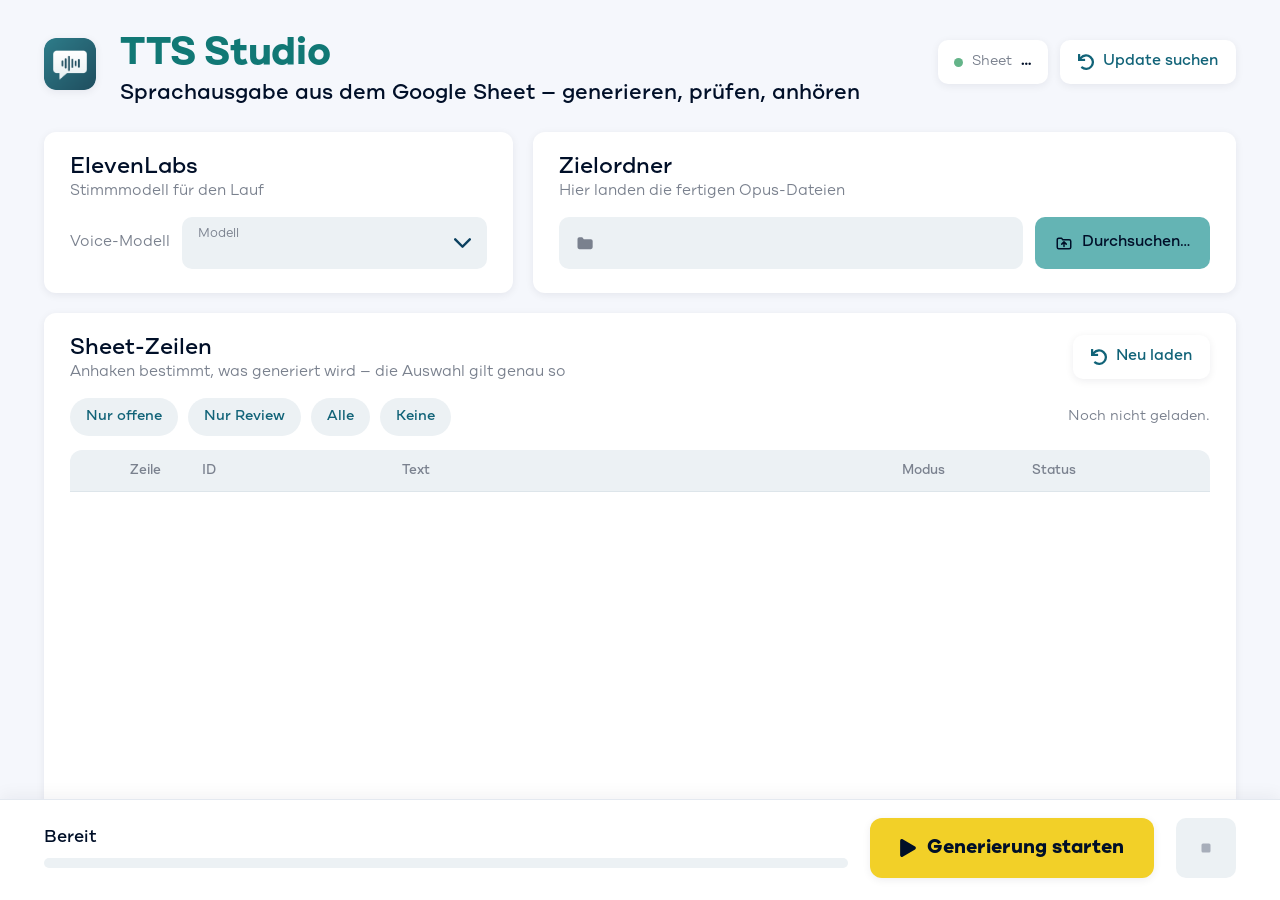
==== webui/index.html @ 28b7d1a1 "Add native web interface and update app launcher" ====
<!DOCTYPE html>
<html lang="de">
<head>
<meta charset="utf-8">
<meta name="viewport" content="width=device-width, initial-scale=1">
<title>TTS Studio</title>
<link rel="stylesheet" href="app.css">
</head>
<body>
<div class="shell">

  <!-- ═══════════ Kopfzeile ═══════════ -->
  <div class="head">
    <img src="assets/brand/app-icon.png" alt="">
    <div class="ttl">
      <h1>TTS Studio</h1>
      <div class="sub">Sprachausgabe aus dem Google Sheet — generieren, prüfen, anhören</div>
    </div>
    <div class="tools">
      <div class="badge">
        <div class="dot" id="shDot"></div>
        <div class="lbl">Sheet</div>
        <div class="val" id="shVal">…</div>
      </div>
      <button class="btn quiet" id="btnUpdate">
        <svg viewBox="0 0 42.717 42.688" width="16" height="16" fill="currentColor"><path d="M1.579,0H5.595A1.016,1.016,0,0,1,6.611,1.065l-.339,7.01A21.006,21.006,0,1,1,8.2,37.275,1.016,1.016,0,0,1,8.158,35.8l2.88-2.88a1.016,1.016,0,0,1,1.387-.047A14.907,14.907,0,1,0,9.9,13.366l8.6-.412a1.016,1.016,0,0,1,1.065,1.016v4.016A1.016,1.016,0,0,1,18.547,19H1.579A1.016,1.016,0,0,1,.562,17.985V1.016A1.016,1.016,0,0,1,1.579,0Z" transform="translate(-0.563)"></path></svg>
        Update suchen
      </button>
    </div>
  </div>

  <!-- ═══════════ Scroll-Inhalt ═══════════ -->
  <div class="wrap ct-scroll">

    <div class="row2">
      <!-- ElevenLabs -->
      <div class="card">
        <h2>ElevenLabs</h2>
        <div class="hint">Stimmmodell für den Lauf</div>
        <div class="modelrow">
          <div class="mlbl">Voice-Modell</div>
          <label class="field click">
            <div style="flex:1;min-width:0">
              <div class="cap">Modell</div>
              <select id="model"></select>
            </div>
            <svg viewBox="0 0 52.475 30" width="17" height="10" fill="var(--ct_A2)" style="flex:none"><path d="M20.956,26.231,1.1,6.391A3.75,3.75,0,0,1,6.413,1.1l22.5,22.48a3.743,3.743,0,0,1,.109,5.171L6.428,51.382a3.75,3.75,0,0,1-5.311-5.3Z" transform="translate(52.475 0) rotate(90)"></path></svg>
          </label>
        </div>
      </div>

      <!-- Zielordner -->
      <div class="card">
        <h2>Zielordner</h2>
        <div class="hint">Hier landen die fertigen Opus-Dateien</div>
        <div style="display:flex;align-items:center;gap:12px;margin-top:16px">
          <div class="field" style="flex:1;min-width:0">
            <svg viewBox="0 0 24 24" width="20" height="20" fill="var(--tx2)" style="flex:none"><path d="M3 7.2A2.2 2.2 0 0 1 5.2 5h3.5l1.9 2.4H19a2.2 2.2 0 0 1 2.2 2.2v7.6A2.2 2.2 0 0 1 19 19.4H5.2A2.2 2.2 0 0 1 3 17.2Z"></path></svg>
            <div class="path" id="folder" title=""></div>
          </div>
          <button class="btn turq" id="btnFolder" style="height:52px;padding:0 20px">
            <svg viewBox="0 0 24 24" width="18" height="18" fill="none" stroke="currentColor" stroke-width="2" stroke-linecap="round" stroke-linejoin="round"><path d="M3 7.5A2 2 0 0 1 5 5.5h3.6l1.8 2.2H19a2 2 0 0 1 2 2v7.8a2 2 0 0 1-2 2H5a2 2 0 0 1-2-2Z"></path><path d="M12 10.5v6M9 13.5l3-3 3 3"></path></svg>
            Durchsuchen…
          </button>
        </div>
      </div>
    </div>

    <!-- ═══════════ Sheet-Zeilen ═══════════ -->
    <div class="card" style="padding-bottom:18px">
      <div style="display:flex;align-items:flex-start;gap:16px">
        <div style="flex:1;min-width:0">
          <h2>Sheet-Zeilen</h2>
          <div class="hint">Anhaken bestimmt, was generiert wird — die Auswahl gilt genau so</div>
        </div>
        <button class="btn quiet" id="btnReload">
          <svg viewBox="0 0 42.717 42.688" width="16" height="16" fill="currentColor"><path d="M1.579,0H5.595A1.016,1.016,0,0,1,6.611,1.065l-.339,7.01A21.006,21.006,0,1,1,8.2,37.275,1.016,1.016,0,0,1,8.158,35.8l2.88-2.88a1.016,1.016,0,0,1,1.387-.047A14.907,14.907,0,1,0,9.9,13.366l8.6-.412a1.016,1.016,0,0,1,1.065,1.016v4.016A1.016,1.016,0,0,1,18.547,19H1.579A1.016,1.016,0,0,1,.562,17.985V1.016A1.016,1.016,0,0,1,1.579,0Z" transform="translate(-0.563)"></path></svg>
          Neu laden
        </button>
      </div>

      <div style="display:flex;align-items:center;gap:10px;margin-top:16px">
        <button class="pill" data-sel="open">Nur offene</button>
        <button class="pill" data-sel="review">Nur Review</button>
        <button class="pill" data-sel="all">Alle</button>
        <button class="pill" data-sel="none">Keine</button>
        <div style="flex:1"></div>
        <div style="font-size:14px;color:var(--tx2)" id="selText">Noch nicht geladen.</div>
      </div>

      <div class="tablebox">
        <div class="grid thead">
          <div></div><div>Zeile</div><div>ID</div><div>Text</div><div>Modus</div><div>Status</div>
        </div>
        <div class="tbody ct-scroll" id="tbody"></div>
      </div>
      <div class="grip" data-grip="--tab-h" data-min="140"></div>
    </div>

    <div class="row3">
      <!-- ═══════════ Neue Texte ═══════════ -->
      <div class="card">
        <h2>Neue Texte</h2>
        <div class="hint">Hängt neue Zeilen unten ans Sheet an — eine Zeile im Feld = ein Text</div>

        <div class="newgrid">
          <label class="stack" style="flex:1;min-width:0">
            <div class="cap">ID-Präfix</div>
            <input id="prefix" type="text" placeholder="z.B. Buchstaben" spellcheck="false">
          </label>
          <label class="stack" style="flex:none;width:210px;display:flex;align-items:center;gap:10px;cursor:pointer">
            <div style="flex:1">
              <div class="cap">Modus</div>
              <select id="newMode">
                <option>Einzelwort</option>
                <option>Normal</option>
              </select>
            </div>
            <svg viewBox="0 0 52.475 30" width="16" height="9" fill="var(--ct_A2)" style="flex:none"><path d="M20.956,26.231,1.1,6.391A3.75,3.75,0,0,1,6.413,1.1l22.5,22.48a3.743,3.743,0,0,1,.109,5.171L6.428,51.382a3.75,3.75,0,0,1-5.311-5.3Z" transform="translate(52.475 0) rotate(90)"></path></svg>
          </label>
        </div>

        <textarea id="newText" spellcheck="false" placeholder="Wäsche&#10;Handtuch&#10;eigene_id | Wohin gehört das Handtuch?"></textarea>

        <div class="addfoot">
          <div class="note">Eine Zeile = ein Text, Status „todo“. Die Nummern laufen automatisch weiter.<br>Eigene ID je Zeile: ID | Text</div>
          <button class="btn turq tall" id="btnAdd">
            <svg viewBox="0 0 24 24" width="17" height="17" fill="none" stroke="currentColor" stroke-width="2.6" stroke-linecap="round"><path d="M12 5v14M5 12h14"></path></svg>
            Ins Sheet einfügen
          </button>
        </div>
      </div>

      <!-- ═══════════ Aktionen ═══════════ -->
      <div class="card">
        <h2>Aktionen</h2>
        <div class="hint">Sheet und Review-Seite öffnen</div>
        <div style="display:flex;flex-direction:column;gap:10px;margin-top:16px">
          <button class="btn quiet tall" id="btnSheet" style="justify-content:flex-start">
            <svg viewBox="0 0 49.876 44.334" width="17" height="15" fill="currentColor"><path d="M22.168,36V28.89l11.083-11V13.854H21.474A2.084,2.084,0,0,1,19.4,11.776V0H2.078A2.073,2.073,0,0,0,0,2.078V42.256a2.073,2.073,0,0,0,2.078,2.078H31.172a2.073,2.073,0,0,0,2.078-2.078V38.792l-11.083-.01ZM33.25,10.555a2.072,2.072,0,0,0-.606-1.463L24.167.606A2.077,2.077,0,0,0,22.7,0h-.528V11.083H33.25ZM24.938,30.043v5.978h5.974l14-14.1-5.878-5.878-14.1,13.995ZM49.23,14.489l-2.76-2.76a2.205,2.205,0,0,0-3.118,0l-2.36,2.36,5.878,5.878,2.36-2.36A2.2,2.2,0,0,0,49.23,14.489Z"></path></svg>
            Google Sheet öffnen
          </button>
          <button class="btn quiet tall" id="btnReview" style="justify-content:flex-start">
            <svg viewBox="0 0 24 24" width="18" height="18" fill="none" stroke="currentColor" stroke-width="2" stroke-linecap="round" stroke-linejoin="round"><path d="M4 13v-1a8 8 0 0 1 16 0v1"></path><path d="M4 13h2.4a1 1 0 0 1 1 1v4a1 1 0 0 1-1 1H5.6A1.6 1.6 0 0 1 4 17.4Z"></path><path d="M20 13h-2.4a1 1 0 0 0-1 1v4a1 1 0 0 0 1 1h.8a1.6 1.6 0 0 0 1.6-1.6Z"></path></svg>
            Review-Seite öffnen
          </button>
          <button class="btn danger tall" id="btnResetReview" style="justify-content:flex-start">
            <svg viewBox="0 0 24 24" width="17" height="17" fill="none" stroke="currentColor" stroke-width="2" stroke-linecap="round" stroke-linejoin="round"><path d="M4 7h16M9.5 7V4.8h5V7M6.4 7l1 12.2h9.2L17.6 7"></path></svg>
            Review zurücksetzen
          </button>
        </div>
      </div>
    </div>

    <!-- ═══════════ Protokoll ═══════════ -->
    <div class="card" style="padding-bottom:18px">
      <div style="display:flex;align-items:flex-end;gap:14px">
        <div style="flex:1">
          <h2>Protokoll</h2>
          <div class="hint">Live-Ausgabe des Laufs</div>
        </div>
      </div>
      <div class="log ct-scroll" id="log"></div>
      <div class="grip" data-grip="--log-h" data-min="120"></div>
    </div>

  </div>

  <!-- ═══════════ Gepinnter Footer ═══════════ -->
  <div class="foot">
    <div class="info">
      <div class="line">
        <div class="state" id="state">Bereit</div>
        <div class="scope" id="scope"></div>
      </div>
      <div class="bar" id="bar"><div id="barFill"></div></div>
    </div>
    <button class="start" id="btnStart">
      <svg viewBox="0 0 29.195 33.368" width="16" height="18" fill="currentColor"><path d="M27.658 13.99 4.718.428A3.111 3.111 0 0 0 0 3.12v27.117a3.125 3.125 0 0 0 4.718 2.692l22.94-13.555a3.125 3.125 0 0 0 0-5.384"></path></svg>
      Generierung starten
    </button>
    <button class="stop" id="btnStop" title="Abbrechen" disabled>
      <svg viewBox="0 0 24 24" width="18" height="18" fill="currentColor"><rect x="6" y="6" width="12" height="12" rx="2"></rect></svg>
    </button>
  </div>
</div>

<div id="toast"></div>
<div id="modal"></div>
<script src="app.js"></script>
</body>
</html>
---- webui/app.css ----
/* ===========================================================================
   TTS Studio — Oberfläche im Caretable-Design.
   Tokens und Maße stammen aus "TTS Studio.dc.html" (Claude Design).
   =========================================================================== */

@font-face { font-family:"CardiumA-Regular"; src:url("assets/fonts/CardiumARegular.woff2") format("woff2"); }
@font-face { font-family:"CardiumA-Medium";  src:url("assets/fonts/CardiumAMedium.woff2")  format("woff2"); }
@font-face { font-family:"CardiumA-Bold";    src:url("assets/fonts/CardiumABold.woff2")    format("woff2"); }

:root{
  --ct_font_regular:"CardiumA-Regular",-apple-system,system-ui,sans-serif;
  --ct_font_medium:"CardiumA-Medium",-apple-system,system-ui,sans-serif;
  --ct_font_bold:"CardiumA-Bold",-apple-system,system-ui,sans-serif;

  --ct_A:#000F28; --ct_A2:#0C4160; --ct_B1:#073946; --ct_B3:#116378;
  --ct_C1:#64B4B4; --ct_D1:#F2D028; --ct_D1_50:#F8E793;
  --ct_E1:#F5F7FC; --ct_E2:#7A818E; --ct_E3:#9FBDC7; --ct_E3_30:#ECF1F4;
  --ct_F1:#EE8300; --ct_correct:#64B489; --ct_fail:#F56262; --ct_overlay:#00000066;

  --green:#117875; --green-deep:#0C5F5C;
  --app:var(--ct_E1); --card:#FFFFFF; --inset:var(--ct_E3_30);
  --line:#E4E9F0; --tx:var(--ct_A); --tx2:var(--ct_E2); --tx3:#A7AEBA;
  --quiet:#FFFFFF; --quiettx:var(--ct_B3);
  --shadow:0 .125rem .5rem rgba(0,15,40,.07);
  --shadow-lift:0 .375rem 1.125rem rgba(0,15,40,.12);
  --mono:"SF Mono",Menlo,monospace;
  --log-h:260px; --tab-h:322px;
}

*{box-sizing:border-box}
html,body{height:100%}
body{
  margin:0;background:var(--app);color:var(--tx);
  font-family:var(--ct_font_regular);font-size:15px;overflow:hidden;
  -webkit-user-select:none;user-select:none;
}
input,textarea{-webkit-user-select:text;user-select:text}
a{color:var(--green);text-decoration:none}
a:hover{color:var(--green-deep)}
::selection{background:var(--ct_D1_50)}

.ct-scroll::-webkit-scrollbar{width:10px}
.ct-scroll::-webkit-scrollbar-thumb{background:var(--line);border-radius:999px}
.ct-scroll::-webkit-scrollbar-track{background:transparent}

/* ---------- Grundgerüst ---------- */
.shell{display:flex;flex-direction:column;height:100vh;background:var(--app)}

/* ---------- Kopfzeile ---------- */
.head{flex:none;display:flex;align-items:flex-start;gap:24px;padding:34px 44px 18px}
.head>img{width:52px;height:52px;border-radius:12px;margin-top:4px;flex:none;box-shadow:var(--shadow)}
.head .ttl{flex:1;min-width:0}
.head h1{margin:0;font-family:var(--ct_font_bold);font-size:38px;line-height:1.1;color:var(--green);letter-spacing:-.01em}
.head .sub{font-family:var(--ct_font_medium);font-size:21px;line-height:1.35;color:var(--tx);margin-top:4px}
.head .tools{display:flex;align-items:center;gap:12px;padding-top:6px}

.badge{display:flex;align-items:center;gap:9px;height:44px;padding:0 16px;border-radius:10px;background:var(--card);box-shadow:var(--shadow);white-space:nowrap}
.badge .dot{width:9px;height:9px;border-radius:50%;background:var(--ct_correct);flex:none}
.badge .lbl{font-size:14px;color:var(--tx2)}
.badge .val{font-family:var(--ct_font_bold);font-size:14px}

/* ---------- Buttons ---------- */
.btn{display:flex;align-items:center;justify-content:center;gap:9px;height:44px;padding:0 18px;
     border-radius:10px;cursor:pointer;font-family:var(--ct_font_medium);font-size:15px;
     border:0;white-space:nowrap;transition:filter .12s,box-shadow .12s}
.btn svg{flex:none}
.btn.quiet{background:var(--quiet);color:var(--quiettx);box-shadow:var(--shadow)}
.btn.quiet:hover{box-shadow:var(--shadow-lift)}
.btn.turq{background:var(--ct_C1);color:var(--ct_A)}
.btn.turq:hover{filter:brightness(.95)}
.btn.danger{background:var(--quiet);color:var(--ct_fail);box-shadow:var(--shadow)}
.btn.danger:hover{box-shadow:var(--shadow-lift)}
.btn.tall{height:48px;padding:0 20px}
.btn[disabled]{opacity:.45;pointer-events:none}

.pill{height:38px;padding:0 16px;border-radius:999px;background:var(--inset);color:var(--quiettx);
      display:flex;align-items:center;cursor:pointer;font-family:var(--ct_font_medium);font-size:14px;
      border:0;transition:filter .12s}
.pill:hover{filter:brightness(.96)}
.pill[disabled]{opacity:.45;pointer-events:none}

/* ---------- Karten ---------- */
.wrap{flex:1;min-height:0;overflow:auto;padding:6px 44px 20px;display:flex;flex-direction:column;gap:20px}
.card{background:var(--card);border-radius:12px;box-shadow:var(--shadow);padding:22px 26px 24px}
.card h2{margin:0;font-family:var(--ct_font_medium);font-size:22px;font-weight:normal}
.card .hint{font-size:15px;color:var(--tx2);margin-top:2px}
.row2{display:grid;grid-template-columns:1fr 1.5fr;gap:20px;align-items:start}
.row3{display:grid;grid-template-columns:1.45fr 1fr;gap:20px;align-items:start}
/* Grid-Kinder haben min-width:auto und schrumpfen sonst nicht unter ihre
   Inhaltsbreite — dann frisst die lange Pfadzeile die Nachbarspalte auf. */
.row2>*,.row3>*{min-width:0}

/* Eingabefelder im "inset"-Look */
.field{display:flex;align-items:center;gap:12px;height:52px;padding:0 16px;border-radius:10px;background:var(--inset)}
.field.click{cursor:pointer;transition:filter .12s}
.field.click:hover{filter:brightness(.97)}
.field .cap{font-size:12.5px;color:var(--tx2);line-height:1.2}
.field .val{font-family:var(--ct_font_medium);font-size:16px}
.field .path{font-family:var(--mono);font-size:14px;flex:1;min-width:0;overflow:hidden;text-overflow:ellipsis;white-space:nowrap}
.field select{appearance:none;-webkit-appearance:none;background:transparent;border:0;outline:0;
              font-family:var(--ct_font_medium);font-size:16px;color:var(--tx);width:100%;cursor:pointer;padding:0}

/* Voice-Modell: bei knapper Kartenbreite rutscht das Feld unter das Label,
   statt den Modellnamen abzuschneiden. */
.modelrow{display:flex;align-items:center;gap:12px;margin-top:16px;flex-wrap:wrap}
.modelrow .mlbl{font-size:15px;color:var(--tx2);flex:none}
.modelrow .field{flex:1 1 220px;min-width:0}

/* ---------- Sheet-Tabelle ---------- */
.tablebox{margin-top:14px;border-radius:12px;background:var(--inset);overflow:hidden}
.grid{display:grid;grid-template-columns:52px 72px 200px 1fr 130px 170px;align-items:center;padding:0 8px}
.thead{height:42px;font-family:var(--ct_font_medium);font-size:13px;color:var(--tx2);border-bottom:1px solid #DDE5EA}
.tbody{height:var(--tab-h);overflow:auto;background:var(--card)}
.trow{height:44px;font-size:14.5px;border-bottom:1px solid var(--line);cursor:pointer}
.trow:last-child{border-bottom:0}
.trow:hover{background:var(--ct_E1)}
.trow .num{color:var(--tx3)}
.trow .rid{font-family:var(--mono);font-size:13.5px;overflow:hidden;text-overflow:ellipsis;white-space:nowrap;padding-right:10px}
.trow .txt{overflow:hidden;text-overflow:ellipsis;white-space:nowrap;padding-right:10px}
.trow .mode{color:var(--tx2)}
.box{width:20px;height:20px;border-radius:6px;border:1.5px solid var(--ct_E3);display:flex;
     align-items:center;justify-content:center;background:#FFFFFF;margin:0 auto}
.box.on{background:var(--green);border-color:var(--green)}
.box svg{opacity:0}
.box.on svg{opacity:1}
.st{display:flex;align-items:center;gap:8px;font-family:var(--ct_font_medium)}
.st .d{width:8px;height:8px;border-radius:50%;background:currentColor;flex:none}
.st.passed{color:var(--ct_correct)}
.st.review{color:var(--ct_F1)}
.st.todo{color:var(--ct_B3)}
.st.empty{color:var(--tx3)}
.tempty{display:flex;align-items:center;justify-content:center;height:100%;color:var(--tx2);font-size:15px}
.grip{margin:10px auto 0;width:64px;height:5px;border-radius:999px;background:var(--line);cursor:ns-resize}

/* ---------- Neue Texte ---------- */
.newgrid{display:flex;gap:12px;margin-top:16px}
.stack{padding:9px 16px 11px;border-radius:10px;background:var(--inset)}
.stack .cap{font-size:12.5px;color:var(--tx2)}
.stack input,.stack select{width:100%;border:0;outline:0;background:transparent;margin-top:2px;padding:0;
     font-family:var(--ct_font_medium);font-size:16px;color:var(--tx)}
.stack select{appearance:none;-webkit-appearance:none;cursor:pointer}
.stack input::placeholder{color:var(--tx3)}
#newText{width:100%;margin-top:12px;padding:14px 16px;border-radius:10px;background:var(--inset);
     min-height:104px;font-size:16px;line-height:1.6;border:0;outline:0;resize:vertical;
     font-family:var(--ct_font_regular);color:var(--tx)}
#newText::placeholder{color:var(--tx3)}
.addfoot{display:flex;align-items:flex-end;gap:16px;margin-top:14px}
.addfoot .note{flex:1;font-size:13.5px;line-height:1.5;color:var(--tx2);text-wrap:pretty}

/* ---------- Protokoll ---------- */
.log{margin-top:16px;height:var(--log-h);overflow:auto;background:var(--inset);border-radius:12px;
     padding:16px 18px;font-family:var(--mono);font-size:13.5px;line-height:1.75;color:var(--tx);
     white-space:pre-wrap;-webkit-user-select:text;user-select:text}

/* ---------- Footer ---------- */
.foot{flex:none;display:flex;align-items:center;gap:22px;padding:18px 44px 22px;background:var(--card);
      border-top:1px solid var(--line);box-shadow:0 -.25rem 1rem rgba(0,15,40,.05)}
.foot .info{flex:1;min-width:0}
.foot .line{display:flex;align-items:baseline;gap:10px}
.foot .state{font-family:var(--ct_font_medium);font-size:17px}
.foot .scope{font-size:15px;color:var(--tx2);overflow:hidden;text-overflow:ellipsis;white-space:nowrap}
.bar{margin-top:10px;height:10px;border-radius:999px;background:var(--inset);overflow:hidden}
.bar>div{width:0;height:100%;border-radius:999px;background:var(--green);transition:width .25s}
.bar.busy>div{width:100%;background:linear-gradient(90deg,var(--inset) 0%,var(--green) 50%,var(--inset) 100%);
     background-size:200% 100%;animation:sweep 1.3s linear infinite}
@keyframes sweep{from{background-position:100% 0}to{background-position:-100% 0}}
.start{display:flex;align-items:center;justify-content:center;gap:11px;height:60px;padding:0 30px;
     border-radius:12px;background:var(--ct_D1);color:var(--ct_A);cursor:pointer;border:0;
     font-family:var(--ct_font_bold);font-size:19px;box-shadow:var(--shadow);transition:filter .12s}
.start:hover{filter:brightness(.96)}
.start[disabled]{opacity:.5;pointer-events:none}
.stop{display:flex;align-items:center;justify-content:center;width:60px;height:60px;border-radius:10px;
     background:var(--inset);color:var(--tx3);border:0;cursor:pointer;transition:filter .12s,color .12s}
.stop.on{color:var(--ct_fail);cursor:pointer}
.stop.on:hover{filter:brightness(.96)}
.stop[disabled]{pointer-events:none}

/* ---------- Toast & Modal ---------- */
#toast{position:fixed;right:22px;bottom:104px;display:flex;flex-direction:column;gap:10px;z-index:60}
.toast{padding:13px 18px;border-radius:10px;background:var(--card);box-shadow:var(--shadow-lift);
     font-size:14.5px;max-width:440px;border-left:4px solid var(--ct_C1);text-wrap:pretty}
.toast.ok{border-left-color:var(--ct_correct)}
.toast.err{border-left-color:var(--ct_fail)}

#modal{position:fixed;inset:0;display:none;align-items:center;justify-content:center;
     background:var(--ct_overlay);z-index:80;padding:40px}
#modal.on{display:flex}
.sheet{background:var(--card);border-radius:14px;box-shadow:0 .75rem 2.5rem rgba(0,15,40,.28);
     padding:26px 30px 24px;width:min(620px,100%);max-height:100%;overflow:auto}
.sheet h3{margin:0 0 6px;font-family:var(--ct_font_medium);font-size:22px;font-weight:normal}
.sheet .body{font-size:15px;line-height:1.6;color:var(--tx);white-space:pre-wrap;text-wrap:pretty}
.sheet .pre{margin-top:12px;padding:12px 14px;border-radius:10px;background:var(--inset);
     font-family:var(--mono);font-size:13px;line-height:1.7;max-height:260px;overflow:auto;white-space:pre}
.sheet .acts{display:flex;justify-content:flex-end;gap:10px;margin-top:20px}
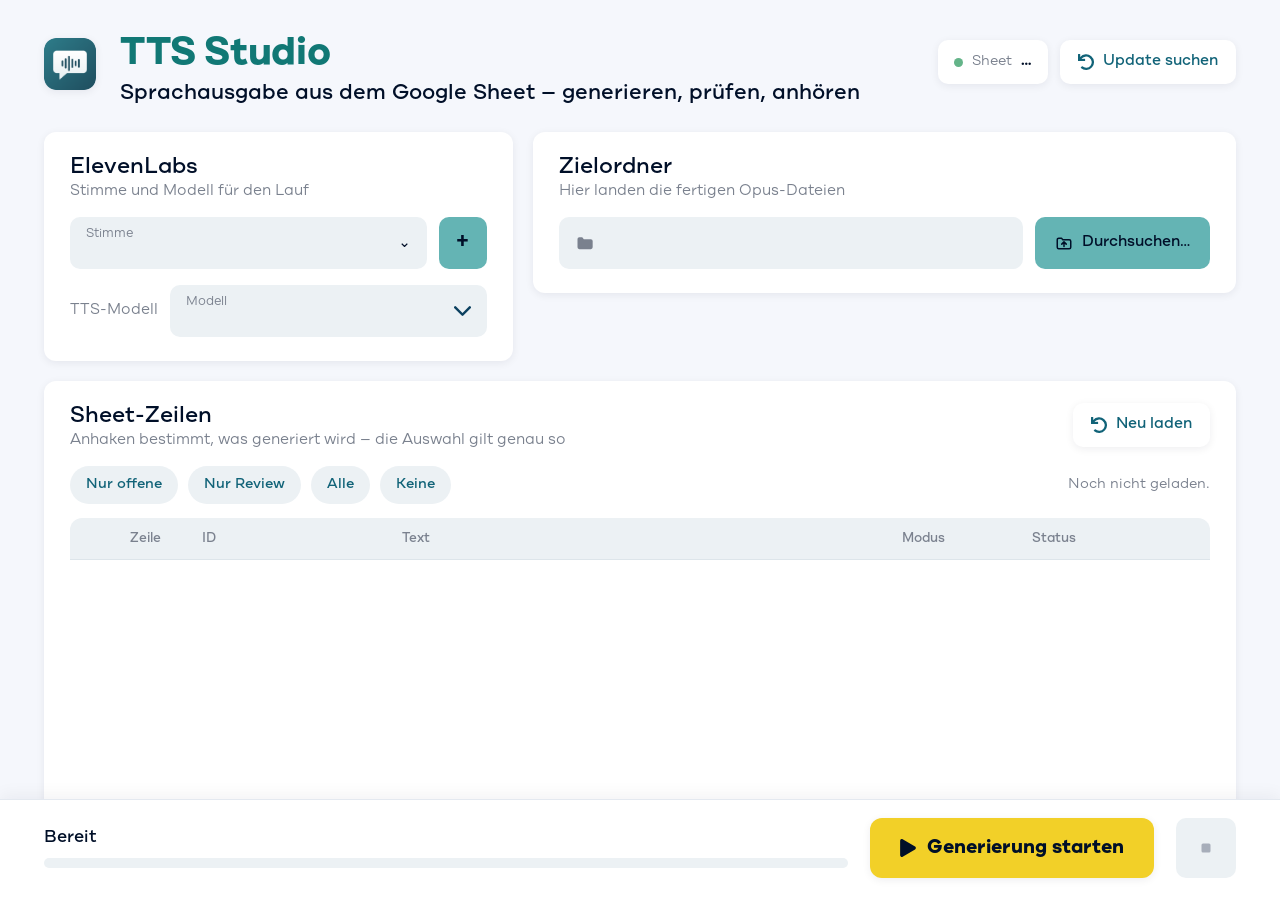
==== commit f44fce26: "Add persistent ElevenLabs voice selection and ID-based setup" ====
--- a/webui/index.html
+++ b/webui/index.html
@@ -36,9 +36,13 @@
       <!-- ElevenLabs -->
       <div class="card">
         <h2>ElevenLabs</h2>
-        <div class="hint">Stimmmodell für den Lauf</div>
+        <div class="hint">Stimme und Modell für den Lauf</div>
+        <div class="voicerow">
+          <label class="field"><div style="flex:1;min-width:0"><div class="cap">Stimme</div><select id="voice" aria-label="Stimme für die Generierung"></select></div><span aria-hidden="true">⌄</span></label>
+          <button class="btn turq voice-add" id="btnAddVoice" aria-label="Stimme hinzufügen" title="Stimme hinzufügen">+</button>
+        </div>
         <div class="modelrow">
-          <div class="mlbl">Voice-Modell</div>
+          <div class="mlbl">TTS-Modell</div>
           <label class="field click">
             <div style="flex:1;min-width:0">
               <div class="cap">Modell</div>
@@ -187,6 +191,16 @@
 
 <div id="toast"></div>
 <div id="modal"></div>
+<dialog id="voiceDialog" aria-labelledby="voiceDialogTitle">
+  <form id="voiceForm">
+    <h3 id="voiceDialogTitle">Stimme hinzufügen</h3>
+    <p>ElevenLabs-Stimm-ID einfügen. Der Name wird automatisch übernommen und die Stimme anschließend ausgewählt.</p>
+    <label class="stack"><div class="cap">ElevenLabs-Stimm-ID</div><input id="newVoiceId" type="text" required maxlength="128" autocomplete="off" spellcheck="false" placeholder="Stimm-ID aus ElevenLabs" autofocus></label>
+    <label class="stack voice-alias"><div class="cap">Eigener Anzeigename (optional)</div><input id="newVoiceName" type="text" maxlength="100" placeholder="z. B. Weibliche Stimme"></label>
+    <p id="voiceError" role="alert" hidden></p>
+    <div class="acts"><button class="btn quiet" type="button" id="cancelVoice">Abbrechen</button><button class="btn turq" type="submit" id="saveVoice">Hinzufügen</button></div>
+  </form>
+</dialog>
 <script src="app.js"></script>
 </body>
 </html>
--- a/webui/app.css
+++ b/webui/app.css
@@ -192,3 +192,16 @@
 .sheet .pre{margin-top:12px;padding:12px 14px;border-radius:10px;background:var(--inset);
      font-family:var(--mono);font-size:13px;line-height:1.7;max-height:260px;overflow:auto;white-space:pre}
 .sheet .acts{display:flex;justify-content:flex-end;gap:10px;margin-top:20px}
+
+/* Gespeicherte ElevenLabs-Stimmen */
+.voicerow{display:flex;align-items:center;gap:12px;margin-top:16px}
+.voicerow .field{flex:1;min-width:0}
+.voice-add{font-size:26px;width:48px;height:52px;padding:0;flex:none}
+#voiceDialog{width:min(520px,calc(100% - 40px));padding:28px;border:0;border-radius:16px;background:var(--card);color:var(--tx);box-shadow:0 18px 60px #000f2840}
+#voiceDialog::backdrop{background:#000f2866}
+#voiceDialog h3{margin:0 0 10px;font-size:23px;color:var(--green)}
+#voiceDialog p{font-size:14px;line-height:1.6;color:var(--tx2)}
+#voiceDialog .stack{display:block;margin-top:16px}
+#voiceDialog input{width:100%}
+#voiceDialog .acts{display:flex;justify-content:flex-end;gap:10px;margin-top:24px}
+#voiceDialog #voiceError{color:var(--ct_fail)}
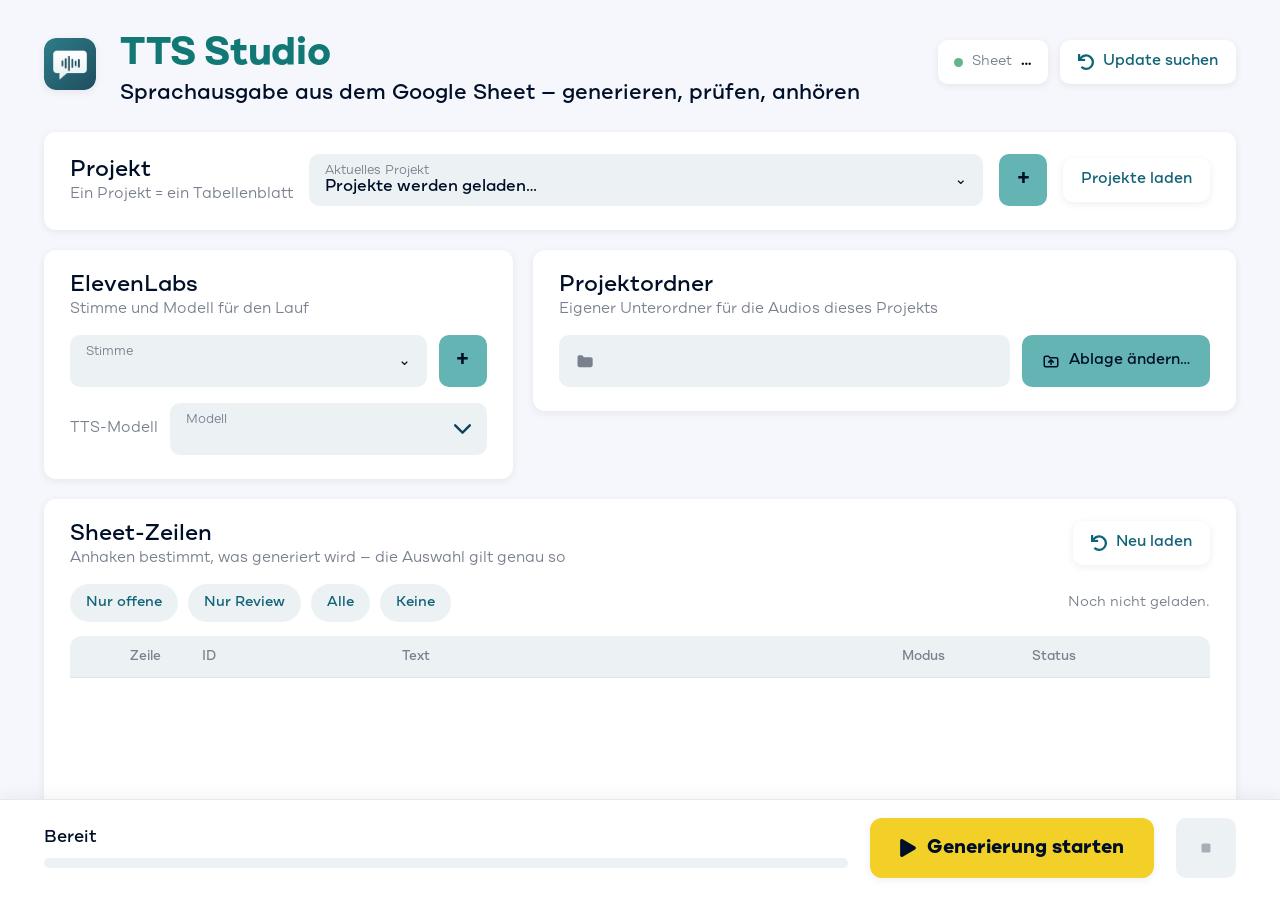
==== commit de3af61b: "Add worksheet projects with isolated output and review workflows" ====
--- a/webui/index.html
+++ b/webui/index.html
@@ -32,6 +32,13 @@
   <!-- ═══════════ Scroll-Inhalt ═══════════ -->
   <div class="wrap ct-scroll">
 
+    <div class="card project-card">
+      <div><h2>Projekt</h2><div class="hint">Ein Projekt = ein Tabellenblatt</div></div>
+      <label class="field project-field"><div style="flex:1;min-width:0"><div class="cap">Aktuelles Projekt</div><select id="project" aria-label="Aktuelles Projekt"><option value="">Projekte werden geladen…</option></select></div><span aria-hidden="true">⌄</span></label>
+      <button class="btn turq voice-add" id="btnAddProject" title="Projekt erstellen" aria-label="Projekt erstellen">+</button>
+      <button class="btn quiet" id="btnReloadProjects">Projekte laden</button>
+    </div>
+
     <div class="row2">
       <!-- ElevenLabs -->
       <div class="card">
@@ -55,8 +62,8 @@
 
       <!-- Zielordner -->
       <div class="card">
-        <h2>Zielordner</h2>
-        <div class="hint">Hier landen die fertigen Opus-Dateien</div>
+        <h2>Projektordner</h2>
+        <div class="hint">Eigener Unterordner für die Audios dieses Projekts</div>
         <div style="display:flex;align-items:center;gap:12px;margin-top:16px">
           <div class="field" style="flex:1;min-width:0">
             <svg viewBox="0 0 24 24" width="20" height="20" fill="var(--tx2)" style="flex:none"><path d="M3 7.2A2.2 2.2 0 0 1 5.2 5h3.5l1.9 2.4H19a2.2 2.2 0 0 1 2.2 2.2v7.6A2.2 2.2 0 0 1 19 19.4H5.2A2.2 2.2 0 0 1 3 17.2Z"></path></svg>
@@ -64,7 +71,7 @@
           </div>
           <button class="btn turq" id="btnFolder" style="height:52px;padding:0 20px">
             <svg viewBox="0 0 24 24" width="18" height="18" fill="none" stroke="currentColor" stroke-width="2" stroke-linecap="round" stroke-linejoin="round"><path d="M3 7.5A2 2 0 0 1 5 5.5h3.6l1.8 2.2H19a2 2 0 0 1 2 2v7.8a2 2 0 0 1-2 2H5a2 2 0 0 1-2-2Z"></path><path d="M12 10.5v6M9 13.5l3-3 3 3"></path></svg>
-            Durchsuchen…
+            Ablage ändern…
           </button>
         </div>
       </div>
@@ -191,6 +198,15 @@
 
 <div id="toast"></div>
 <div id="modal"></div>
+<dialog id="projectDialog" aria-labelledby="projectDialogTitle">
+  <form id="projectForm">
+    <h3 id="projectDialogTitle">Projekt erstellen</h3>
+    <p>Im verbundenen Google Sheet wird ein neues Tabellenblatt mit allen benötigten Spalten angelegt.</p>
+    <label class="stack"><div class="cap">Projektname</div><input id="newProjectName" type="text" required maxlength="100" autocomplete="off" placeholder="z. B. Gedächtnistraining" autofocus></label>
+    <p id="projectError" role="alert" hidden></p>
+    <div class="acts"><button class="btn quiet" type="button" id="cancelProject">Abbrechen</button><button class="btn turq" type="submit" id="saveProject">Projekt erstellen</button></div>
+  </form>
+</dialog>
 <dialog id="voiceDialog" aria-labelledby="voiceDialogTitle">
   <form id="voiceForm">
     <h3 id="voiceDialogTitle">Stimme hinzufügen</h3>
--- a/webui/app.css
+++ b/webui/app.css
@@ -197,11 +197,16 @@
 .voicerow{display:flex;align-items:center;gap:12px;margin-top:16px}
 .voicerow .field{flex:1;min-width:0}
 .voice-add{font-size:26px;width:48px;height:52px;padding:0;flex:none}
-#voiceDialog{width:min(520px,calc(100% - 40px));padding:28px;border:0;border-radius:16px;background:var(--card);color:var(--tx);box-shadow:0 18px 60px #000f2840}
-#voiceDialog::backdrop{background:#000f2866}
-#voiceDialog h3{margin:0 0 10px;font-size:23px;color:var(--green)}
-#voiceDialog p{font-size:14px;line-height:1.6;color:var(--tx2)}
-#voiceDialog .stack{display:block;margin-top:16px}
-#voiceDialog input{width:100%}
-#voiceDialog .acts{display:flex;justify-content:flex-end;gap:10px;margin-top:24px}
-#voiceDialog #voiceError{color:var(--ct_fail)}
+:is(#voiceDialog, #projectDialog){width:min(520px,calc(100% - 40px));padding:28px;border:0;border-radius:16px;background:var(--card);color:var(--tx);box-shadow:0 18px 60px #000f2840}
+:is(#voiceDialog, #projectDialog)::backdrop{background:#000f2866}
+:is(#voiceDialog, #projectDialog) h3{margin:0 0 10px;font-size:23px;color:var(--green)}
+:is(#voiceDialog, #projectDialog) p{font-size:14px;line-height:1.6;color:var(--tx2)}
+:is(#voiceDialog, #projectDialog) .stack{display:block;margin-top:16px}
+:is(#voiceDialog, #projectDialog) input{width:100%}
+:is(#voiceDialog, #projectDialog) .acts{display:flex;justify-content:flex-end;gap:10px;margin-top:24px}
+:is(#voiceDialog, #projectDialog) :is(#voiceError, #projectError){color:var(--ct_fail)}
+
+/* Projekte */
+.project-card{display:flex;align-items:center;gap:16px;flex-wrap:wrap}
+.project-field{flex:1;min-width:260px}
+.project-card select{width:100%}
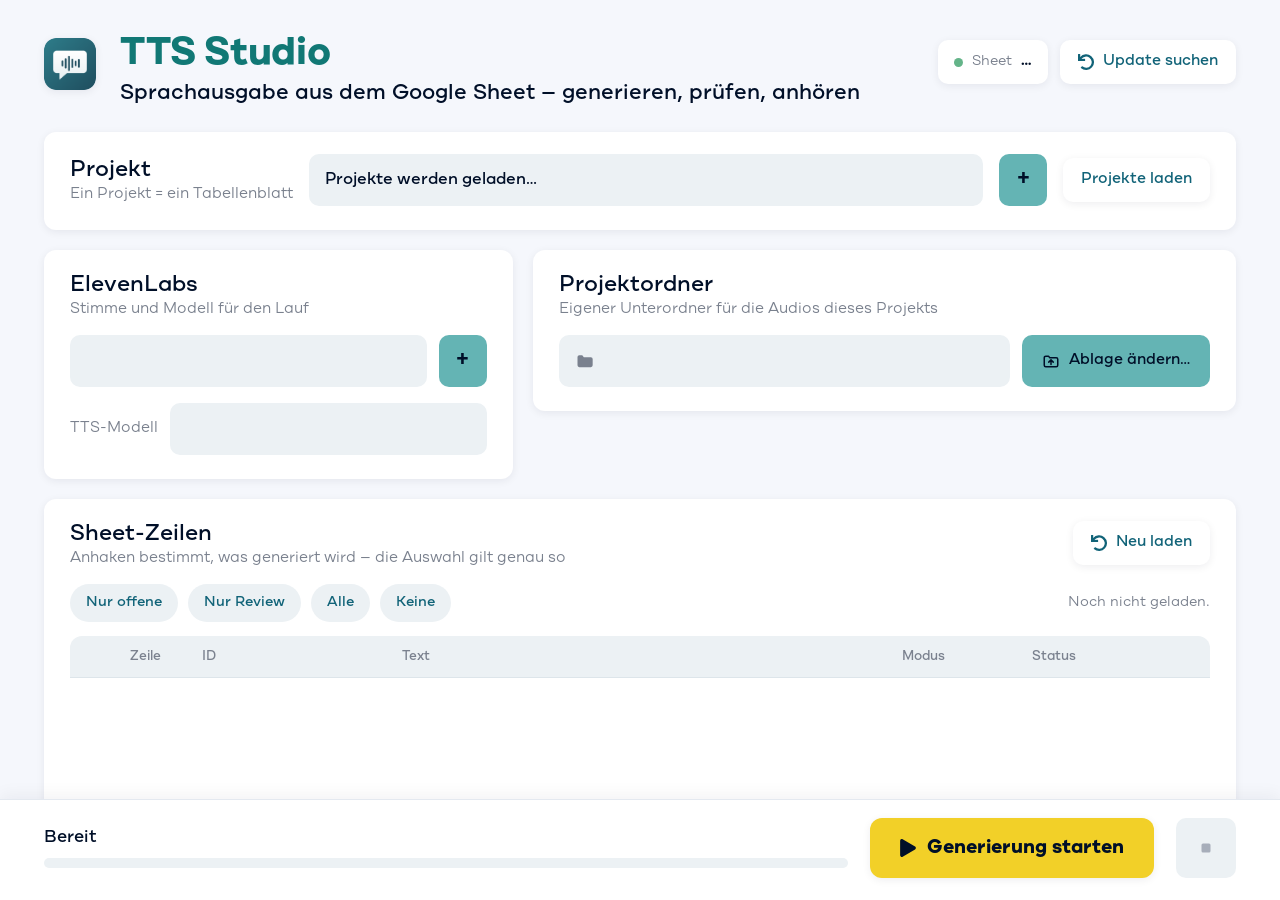
==== commit e14e5002: "Share TTS model across projects and improve selection menus" ====
--- a/webui/index.html
+++ b/webui/index.html
@@ -5,6 +5,7 @@
 <meta name="viewport" content="width=device-width, initial-scale=1">
 <title>TTS Studio</title>
 <link rel="stylesheet" href="app.css">
+<link rel="stylesheet" href="select.css">
 </head>
 <body>
 <div class="shell">
@@ -34,7 +35,7 @@
 
     <div class="card project-card">
       <div><h2>Projekt</h2><div class="hint">Ein Projekt = ein Tabellenblatt</div></div>
-      <label class="field project-field"><div style="flex:1;min-width:0"><div class="cap">Aktuelles Projekt</div><select id="project" aria-label="Aktuelles Projekt"><option value="">Projekte werden geladen…</option></select></div><span aria-hidden="true">⌄</span></label>
+      <div class="field project-field" data-select-field><select id="project" aria-label="Aktuelles Projekt" data-caption="Aktuelles Projekt"><option value="">Projekte werden geladen…</option></select></div>
       <button class="btn turq voice-add" id="btnAddProject" title="Projekt erstellen" aria-label="Projekt erstellen">+</button>
       <button class="btn quiet" id="btnReloadProjects">Projekte laden</button>
     </div>
@@ -45,18 +46,12 @@
         <h2>ElevenLabs</h2>
         <div class="hint">Stimme und Modell für den Lauf</div>
         <div class="voicerow">
-          <label class="field"><div style="flex:1;min-width:0"><div class="cap">Stimme</div><select id="voice" aria-label="Stimme für die Generierung"></select></div><span aria-hidden="true">⌄</span></label>
+          <div class="field" data-select-field><select id="voice" aria-label="Stimme für die Generierung" data-caption="Stimme"></select></div>
           <button class="btn turq voice-add" id="btnAddVoice" aria-label="Stimme hinzufügen" title="Stimme hinzufügen">+</button>
         </div>
         <div class="modelrow">
           <div class="mlbl">TTS-Modell</div>
-          <label class="field click">
-            <div style="flex:1;min-width:0">
-              <div class="cap">Modell</div>
-              <select id="model"></select>
-            </div>
-            <svg viewBox="0 0 52.475 30" width="17" height="10" fill="var(--ct_A2)" style="flex:none"><path d="M20.956,26.231,1.1,6.391A3.75,3.75,0,0,1,6.413,1.1l22.5,22.48a3.743,3.743,0,0,1,.109,5.171L6.428,51.382a3.75,3.75,0,0,1-5.311-5.3Z" transform="translate(52.475 0) rotate(90)"></path></svg>
-          </label>
+          <div class="field" data-select-field><select id="model" aria-label="TTS-Modell" data-caption="Modell für alle Projekte"></select></div>
         </div>
       </div>
 
@@ -119,16 +114,11 @@
             <div class="cap">ID-Präfix</div>
             <input id="prefix" type="text" placeholder="z.B. Buchstaben" spellcheck="false">
           </label>
-          <label class="stack" style="flex:none;width:210px;display:flex;align-items:center;gap:10px;cursor:pointer">
-            <div style="flex:1">
-              <div class="cap">Modus</div>
-              <select id="newMode">
-                <option>Einzelwort</option>
-                <option>Normal</option>
-              </select>
-            </div>
-            <svg viewBox="0 0 52.475 30" width="16" height="9" fill="var(--ct_A2)" style="flex:none"><path d="M20.956,26.231,1.1,6.391A3.75,3.75,0,0,1,6.413,1.1l22.5,22.48a3.743,3.743,0,0,1,.109,5.171L6.428,51.382a3.75,3.75,0,0,1-5.311-5.3Z" transform="translate(52.475 0) rotate(90)"></path></svg>
-          </label>
+          <div class="stack" style="flex:none;width:210px" data-select-field>
+            <select id="newMode" aria-label="Modus für neue Texte" data-caption="Modus">
+              <option>Einzelwort</option><option>Normal</option>
+            </select>
+          </div>
         </div>
 
         <textarea id="newText" spellcheck="false" placeholder="Wäsche&#10;Handtuch&#10;eigene_id | Wohin gehört das Handtuch?"></textarea>
@@ -217,6 +207,7 @@
     <div class="acts"><button class="btn quiet" type="button" id="cancelVoice">Abbrechen</button><button class="btn turq" type="submit" id="saveVoice">Hinzufügen</button></div>
   </form>
 </dialog>
+<script src="select.js"></script>
 <script src="app.js"></script>
 </body>
 </html>
--- a/webui/select.css
+++ b/webui/select.css
@@ -0,0 +1,26 @@
+/* Shared Caretable selection menus for the app and its review page. */
+.studio-select-host{display:block;min-width:0;position:relative}
+.studio-select-host.field,.studio-select-host.stack{padding:0}
+.studio-select-host select[hidden]{display:none!important}
+.studio-select-trigger{display:flex;align-items:center;gap:12px;width:100%;min-width:0;min-height:44px;
+  padding:10px 12px;margin:0;border:1px solid #dde5ea;border-radius:10px;background:#fff;color:#000f28;
+  font:inherit;text-align:left;cursor:pointer;box-shadow:none;white-space:normal;transition:background .15s,border-color .15s}
+.field>.studio-select-trigger,.stack>.studio-select-trigger{height:100%;min-height:52px;padding:8px 16px;background:var(--inset,#ecf1f4);border:1px solid transparent}
+.studio-select-trigger:hover:not(:disabled){background:#e3efef;border-color:#9fbfc3}
+.studio-select-trigger:focus-visible,.studio-select-trigger[aria-expanded=true]{outline:2px solid #64b4b4;outline-offset:2px}
+.studio-select-trigger:disabled{opacity:.5;cursor:default}
+.studio-select-text{flex:1;min-width:0}
+.studio-select-caption{display:block;font-size:12.5px;line-height:1.3;color:#7a818e;margin-bottom:2px}
+.studio-select-value{display:block;overflow:hidden;text-overflow:ellipsis;white-space:nowrap;font-family:var(--ct_font_medium,inherit)}
+.studio-select-arrow{width:20px;height:20px;flex:none;fill:none;stroke:#116378;stroke-width:2;stroke-linecap:round;stroke-linejoin:round;pointer-events:none;transition:transform .15s}
+.studio-select-trigger[aria-expanded=true] .studio-select-arrow{transform:rotate(180deg)}
+.studio-select-menu{position:fixed;z-index:10000;box-sizing:border-box;padding:6px;overflow:auto;overscroll-behavior:contain;
+  border:1px solid #d6e3e8;border-radius:12px;background:#fff;color:#000f28;box-shadow:0 10px 30px #000f282b;
+  font-family:inherit;font-size:15px;line-height:1.4;scrollbar-width:thin;scrollbar-color:#9fbdc7 transparent}
+.studio-select-option{display:flex;align-items:center;justify-content:space-between;gap:14px;min-height:42px;padding:10px 12px;
+  border-radius:7px;cursor:pointer;overflow-wrap:anywhere}
+.studio-select-option[aria-selected=true]{color:#0c5f5c;background:#e7f3f1;font-weight:600}
+.studio-select-option.active{background:#d7eeeb;box-shadow:inset 0 0 0 1px #91c8c2}
+.studio-select-option[aria-disabled=true]{opacity:.45;cursor:default}
+.studio-select-check{flex:none;width:18px;text-align:center;color:#117875}
+.studio-select-sr{position:absolute;width:1px;height:1px;padding:0;overflow:hidden;clip:rect(0,0,0,0);white-space:nowrap}
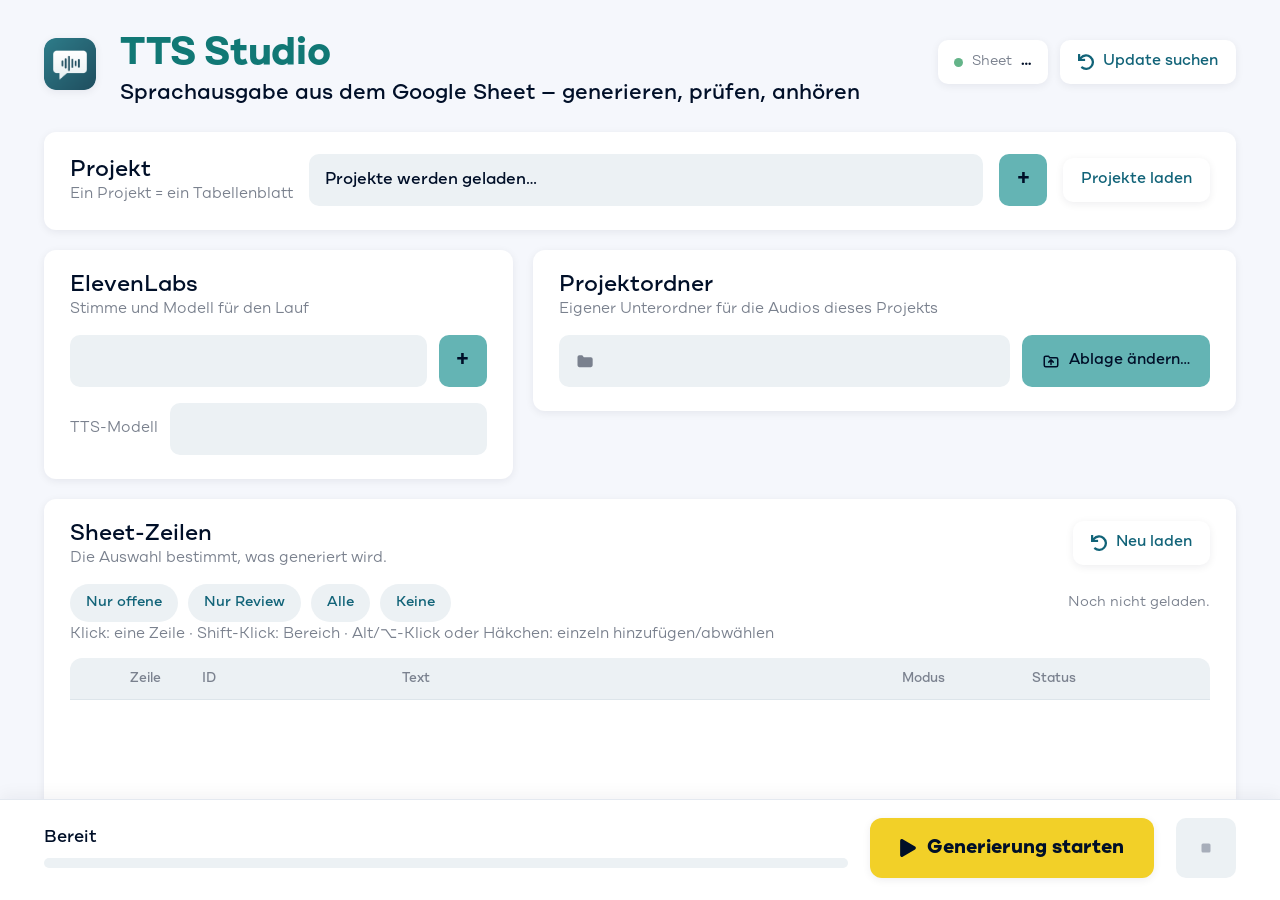
==== commit f2d0df49: "Add Eleven v4 and range selection for sheet rows" ====
--- a/webui/index.html
+++ b/webui/index.html
@@ -77,7 +77,7 @@
       <div style="display:flex;align-items:flex-start;gap:16px">
         <div style="flex:1;min-width:0">
           <h2>Sheet-Zeilen</h2>
-          <div class="hint">Anhaken bestimmt, was generiert wird — die Auswahl gilt genau so</div>
+          <div class="hint">Die Auswahl bestimmt, was generiert wird.</div>
         </div>
         <button class="btn quiet" id="btnReload">
           <svg viewBox="0 0 42.717 42.688" width="16" height="16" fill="currentColor"><path d="M1.579,0H5.595A1.016,1.016,0,0,1,6.611,1.065l-.339,7.01A21.006,21.006,0,1,1,8.2,37.275,1.016,1.016,0,0,1,8.158,35.8l2.88-2.88a1.016,1.016,0,0,1,1.387-.047A14.907,14.907,0,1,0,9.9,13.366l8.6-.412a1.016,1.016,0,0,1,1.065,1.016v4.016A1.016,1.016,0,0,1,18.547,19H1.579A1.016,1.016,0,0,1,.562,17.985V1.016A1.016,1.016,0,0,1,1.579,0Z" transform="translate(-0.563)"></path></svg>
@@ -94,6 +94,7 @@
         <div style="font-size:14px;color:var(--tx2)" id="selText">Noch nicht geladen.</div>
       </div>
 
+      <div class="hint selection-help">Klick: eine Zeile · Shift-Klick: Bereich · Alt/⌥-Klick oder Häkchen: einzeln hinzufügen/abwählen</div>
       <div class="tablebox">
         <div class="grid thead">
           <div></div><div>Zeile</div><div>ID</div><div>Text</div><div>Modus</div><div>Status</div>
--- a/webui/app.css
+++ b/webui/app.css
@@ -107,6 +107,7 @@
 .modelrow .field{flex:1 1 220px;min-width:0}
 
 /* ---------- Sheet-Tabelle ---------- */
+.selection-help{margin-top:12px}
 .tablebox{margin-top:14px;border-radius:12px;background:var(--inset);overflow:hidden}
 .grid{display:grid;grid-template-columns:52px 72px 200px 1fr 130px 170px;align-items:center;padding:0 8px}
 .thead{height:42px;font-family:var(--ct_font_medium);font-size:13px;color:var(--tx2);border-bottom:1px solid #DDE5EA}
@@ -114,6 +115,8 @@
 .trow{height:44px;font-size:14.5px;border-bottom:1px solid var(--line);cursor:pointer}
 .trow:last-child{border-bottom:0}
 .trow:hover{background:var(--ct_E1)}
+.trow.selected{background:#e7f3f1}
+.trow.selected:hover{background:#d7eeeb}
 .trow .num{color:var(--tx3)}
 .trow .rid{font-family:var(--mono);font-size:13.5px;overflow:hidden;text-overflow:ellipsis;white-space:nowrap;padding-right:10px}
 .trow .txt{overflow:hidden;text-overflow:ellipsis;white-space:nowrap;padding-right:10px}
@@ -123,6 +126,7 @@
 .box.on{background:var(--green);border-color:var(--green)}
 .box svg{opacity:0}
 .box.on svg{opacity:1}
+.box:focus-visible{outline:2px solid var(--ct_A2);outline-offset:3px}
 .st{display:flex;align-items:center;gap:8px;font-family:var(--ct_font_medium)}
 .st .d{width:8px;height:8px;border-radius:50%;background:currentColor;flex:none}
 .st.passed{color:var(--ct_correct)}
